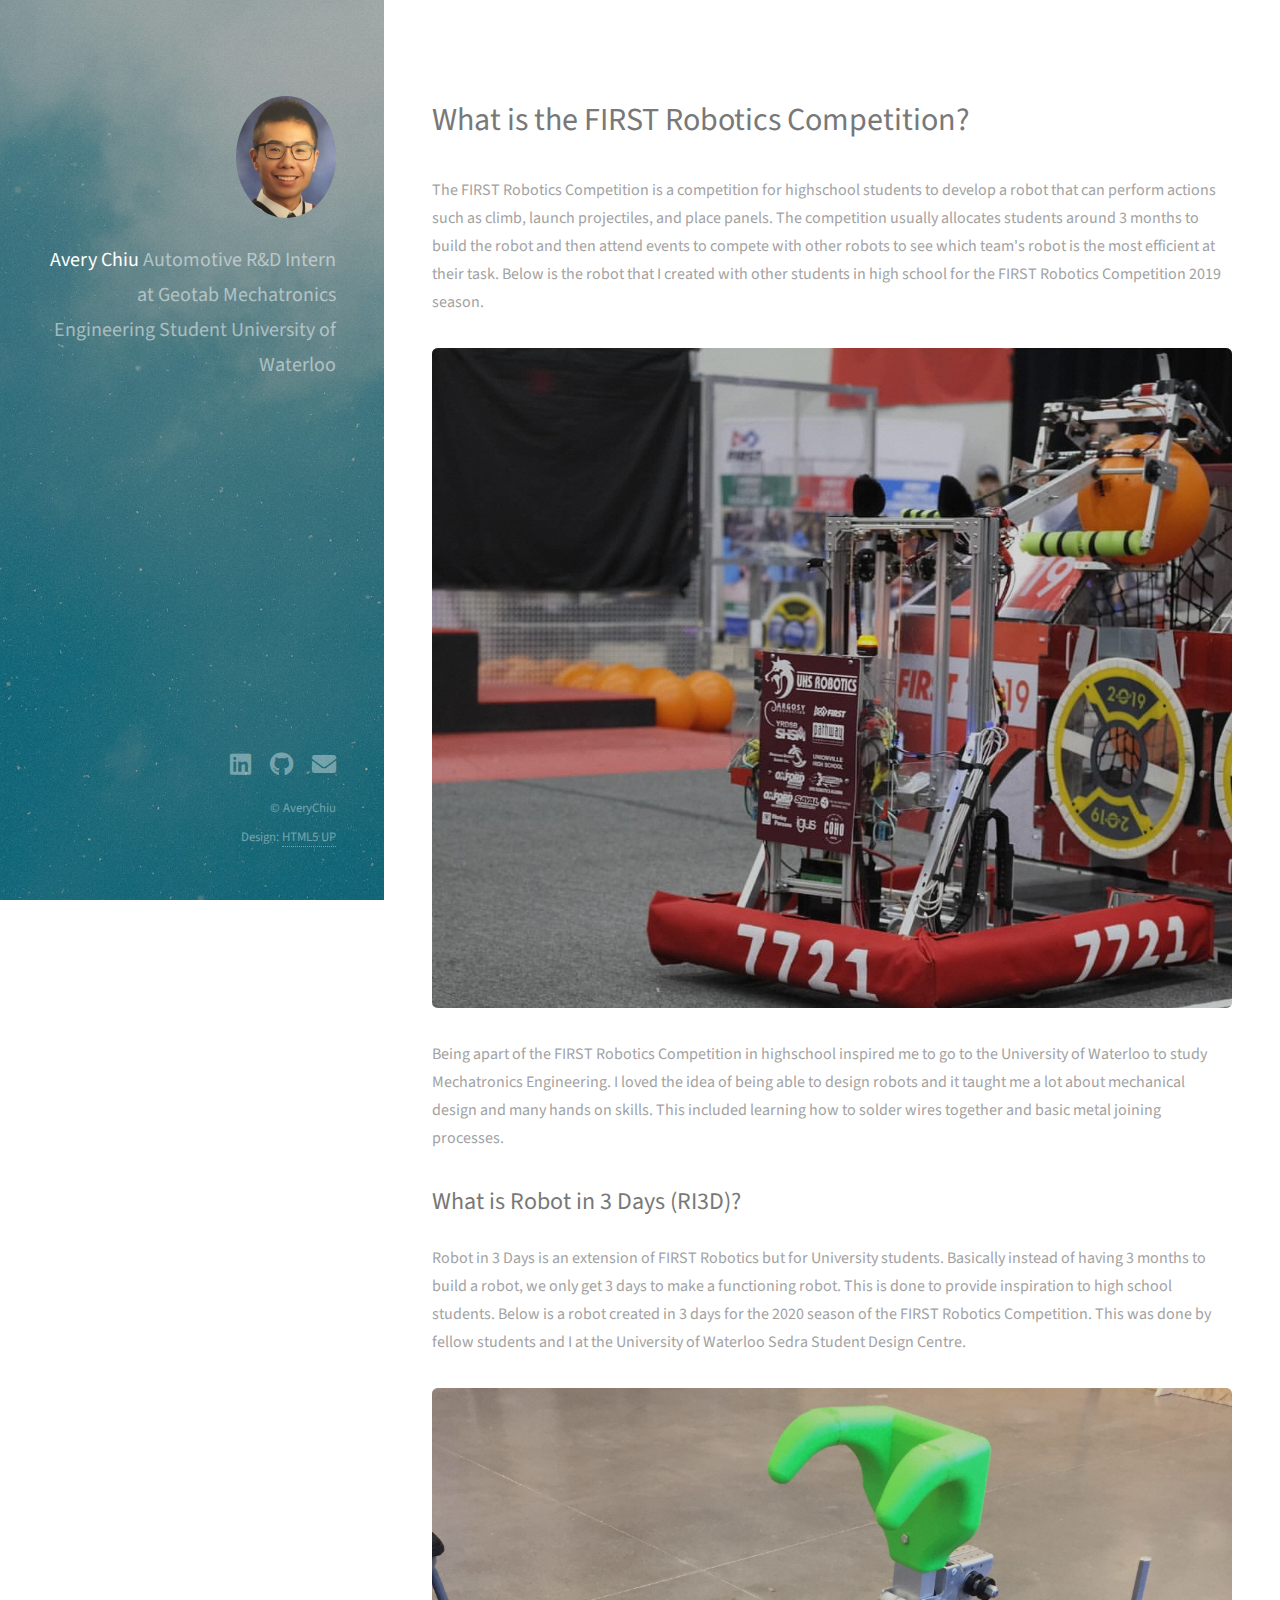
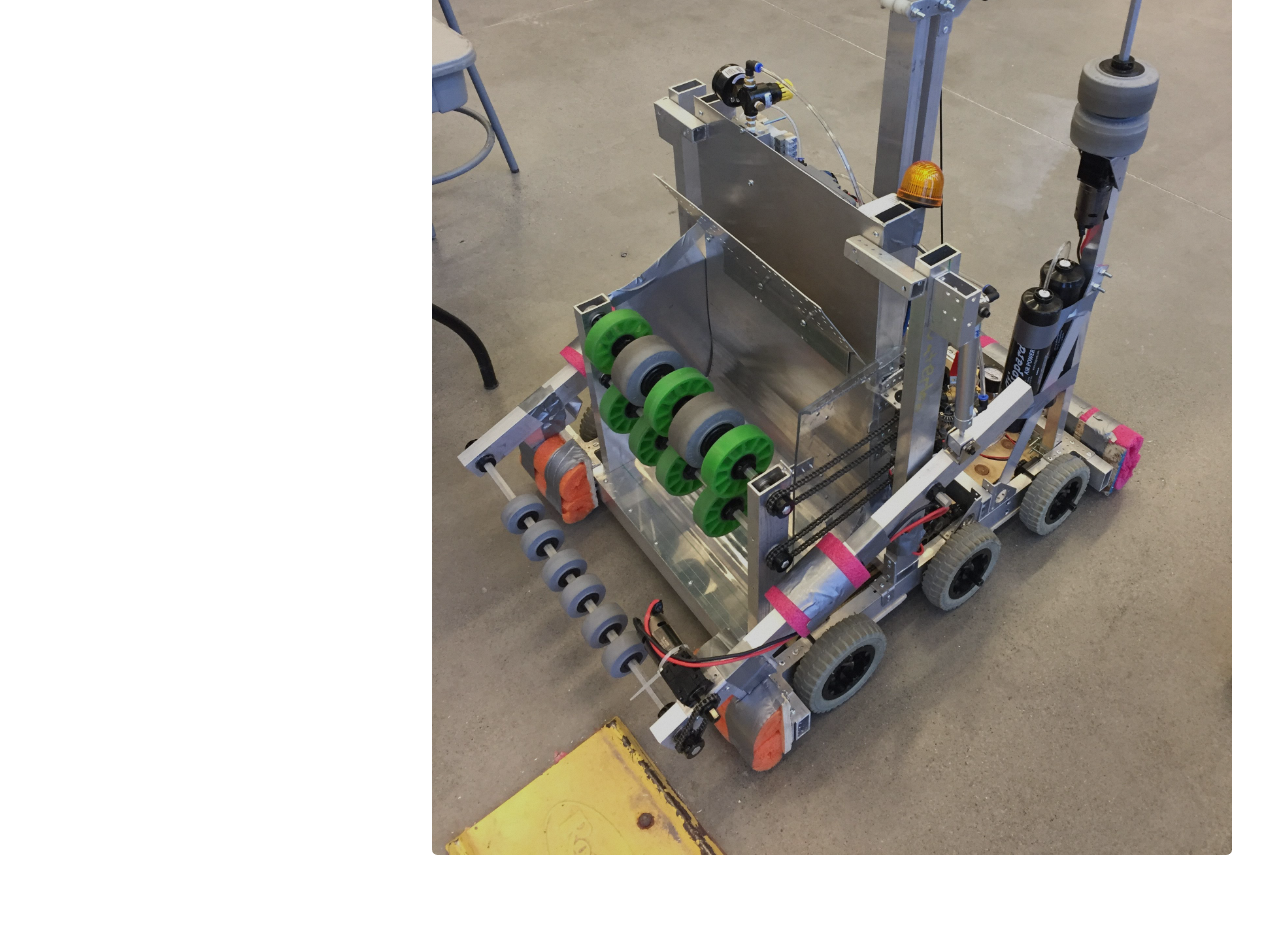
==== frc.html @ c8e1ba5a "Added to frc page" ====
<!DOCTYPE HTML>
<html>
	<head>
		<title>Avery Chiu</title>
		<meta charset="utf-8" />
		<meta name="viewport" content="width=device-width, initial-scale=1, user-scalable=no" />
		<link rel="stylesheet" href="assets/css/main.css" />
	</head>
	<body class="is-preload">

		<!-- Header -->
		<header id="header">
			<div class="inner">
				<a href="#" class="image avatar"><img src="images/Avery.jpg" alt="" /></a>
				<h1><strong>Avery Chiu</strong> <br>
					Automotive R&D Intern at Geotab <br>
					Mechatronics Engineering Student <br>
					University of Waterloo
					<h1>
			</div>
		</header>

		<!-- Main -->
			<div id="main">

				<!-- One -->
					<section id="one">
						<header class="major">
							<h2>What is the FIRST Robotics Competition?</h2>
						</header>
						<p> The FIRST Robotics Competition is a competition for highschool students to develop a robot
                            that can perform actions such as climb, launch projectiles, and place panels. The competition usually
                            allocates students around 3 months to build the robot and then attend events to compete with other robots
                            to see which team's robot is the most efficient at their task. Below is the 
                            robot that I created with other students in high school for the FIRST Robotics Competition 2019 season.
							</p>
							<a href="images/frc/robot_red.JPG" class="image fit thumb"><img src="images/frc/robot_red.JPG" alt="Robot" /></a>
						<p>Being apart of the FIRST Robotics Competition in highschool inspired me to go to
							the University of Waterloo to study Mechatronics Engineering. I loved the idea of being able to 
							design robots and it taught me a lot about mechanical design and many hands on skills. This included
							learning how to solder wires together and basic metal joining processes.
						</p>
                        <h2>What is Robot in 3 Days (RI3D)?</h2>
                        <p> Robot in 3 Days is an extension of FIRST Robotics but for University students. Basically instead of having
                            3 months to build a robot, we only get 3 days to make a functioning robot. This is done to provide
							inspiration to high school students. Below is a robot created in 3 days for the 2020 season of the FIRST Robotics Competition.
							This was done by fellow students and I at the University of Waterloo Sedra Student Design Centre.
						</p>
						<a href="images/frc/robot.JPG" class="image fit thumb"><img src="images/frc/robot.JPG" alt="Robot" /></a>
					</section>


		<!-- Footer -->
			<footer id="footer">
				<div class="inner">
					<ul class="icons">
						<li><a href="https://www.linkedin.com/in/AveryChiu/" class="icon brands fa-linkedin"><span class="label">LinkedIn</span></a></li>
						<li><a href="https://github.com/AveryChiu64" class="icon brands fa-github"><span class="label">Github</span></a></li>
						<li><a href="mailto:a27chiu@uwaterloo.ca" onmouseover="this.href=this.href.replace('@@','.')" class="icon solid fa-envelope"><span class="label">Email</span></a></li>
					</ul>
					<ul class="copyright">
						<li>&copy; AveryChiu</li><li>Design: <a href="http://html5up.net">HTML5 UP</a></li>
					</ul>
				</div>
			</footer>

		<!-- Scripts -->
			<script src="assets/js/jquery.min.js"></script>
			<script src="assets/js/jquery.poptrox.min.js"></script>
			<script src="assets/js/browser.min.js"></script>
			<script src="assets/js/breakpoints.min.js"></script>
			<script src="assets/js/util.js"></script>
			<script src="assets/js/main.js"></script>

	</body>
</html>
---- assets/css/main.css ----
@import url("fontawesome-all.min.css");
@import url("https://fonts.googleapis.com/css?family=Source+Sans+Pro:400,400italic");

/*
	Strata by HTML5 UP
	html5up.net | @ajlkn
	Free for personal and commercial use under the CCA 3.0 license (html5up.net/license)
*/

html, body, div, span, applet, object,
iframe, h1, h2, h3, h4, h5, h6, p, blockquote,
pre, a, abbr, acronym, address, big, cite,
code, del, dfn, em, img, ins, kbd, q, s, samp,
small, strike, strong, sub, sup, tt, var, b,
u, i, center, dl, dt, dd, ol, ul, li, fieldset,
form, label, legend, table, caption, tbody,
tfoot, thead, tr, th, td, article, aside,
canvas, details, embed, figure, figcaption,
footer, header, hgroup, menu, nav, output, ruby,
section, summary, time, mark, audio, video {
	margin: 0;
	padding: 0;
	border: 0;
	font-size: 100%;
	font: inherit;
	vertical-align: baseline;}

article, aside, details, figcaption, figure,
footer, header, hgroup, menu, nav, section {
	display: block;}

body {
	line-height: 1;
}

ol, ul {
	list-style: none;
}

blockquote, q {
	quotes: none;
}

	blockquote:before, blockquote:after, q:before, q:after {
		content: '';
		content: none;
	}

table {
	border-collapse: collapse;
	border-spacing: 0;
}

body {
	-webkit-text-size-adjust: none;
}

mark {
	background-color: transparent;
	color: inherit;
}

input::-moz-focus-inner {
	border: 0;
	padding: 0;
}

input, select, textarea {
	-moz-appearance: none;
	-webkit-appearance: none;
	-ms-appearance: none;
	appearance: none;
}

/* Basic */

	html {
		box-sizing: border-box;
	}

	*, *:before, *:after {
		box-sizing: inherit;
	}

	body {
		background: #fff;
	}

		body.is-preload *, body.is-preload *:before, body.is-preload *:after {
			-moz-animation: none !important;
			-webkit-animation: none !important;
			-ms-animation: none !important;
			animation: none !important;
			-moz-transition: none !important;
			-webkit-transition: none !important;
			-ms-transition: none !important;
			transition: none !important;
		}

	body, input, select, textarea {
		color: #a2a2a2;
		font-family: "Source Sans Pro", Helvetica, sans-serif;
		font-size: 16pt;
		font-weight: 400;
		line-height: 1.75em;
	}

	a {
		-moz-transition: color 0.2s ease-in-out, border-color 0.2s ease-in-out;
		-webkit-transition: color 0.2s ease-in-out, border-color 0.2s ease-in-out;
		-ms-transition: color 0.2s ease-in-out, border-color 0.2s ease-in-out;
		transition: color 0.2s ease-in-out, border-color 0.2s ease-in-out;
		border-bottom: dotted 1px;
		color: #49bf9d;
		text-decoration: none;
	}

		a:hover {
			border-bottom-color: transparent;
			color: #49bf9d !important;
			text-decoration: none;
		}

	strong, b {
		color: #787878;
		font-weight: 400;
	}

	em, i {
		font-style: italic;
	}

	p {
		margin: 0 0 2em 0;
	}

	h1, h2, h3, h4, h5, h6 {
		color: #787878;
		font-weight: 400;
		line-height: 1em;
		margin: 0 0 1em 0;
	}

		h1 a, h2 a, h3 a, h4 a, h5 a, h6 a {
			color: inherit;
			text-decoration: none;
		}

	h1 {
		font-size: 2em;
		line-height: 1.5em;
	}

	h2 {
		font-size: 1.5em;
		line-height: 1.5em;
	}

	h3 {
		font-size: 1.25em;
		line-height: 1.5em;
	}

	h4 {
		font-size: 1.1em;
		line-height: 1.5em;
	}

	h5 {
		font-size: 0.9em;
		line-height: 1.5em;
	}

	h6 {
		font-size: 0.7em;
		line-height: 1.5em;
	}

	sub {
		font-size: 0.8em;
		position: relative;
		top: 0.5em;
	}

	sup {
		font-size: 0.8em;
		position: relative;
		top: -0.5em;
	}

	hr {
		border: 0;
		border-bottom: solid 2px #efefef;
		margin: 2em 0;
	}

		hr.major {
			margin: 3em 0;
		}

	blockquote {
		border-left: solid 6px #efefef;
		font-style: italic;
		margin: 0 0 2em 0;
		padding: 0.5em 0 0.5em 1.5em;
	}

	code {
		background: #f7f7f7;
		border-radius: 0.35em;
		border: solid 2px #efefef;
		font-family: "Courier New", monospace;
		font-size: 0.9em;
		margin: 0 0.25em;
		padding: 0.25em 0.65em;
	}

	pre {
		-webkit-overflow-scrolling: touch;
		font-family: "Courier New", monospace;
		font-size: 0.9em;
		margin: 0 0 2em 0;
	}

		pre code {
			display: block;
			line-height: 1.75em;
			padding: 1em 1.5em;
			overflow-x: auto;
		}

	.align-left {
		text-align: left;
	}

	.align-center {
		text-align: center;
	}

	.align-right {
		text-align: right;
	}

/* Container */

	.container {
		margin: 0 auto;
		max-width: calc(100% - 4em);
		width: 100%;
	}

		.container.xsmall {
			width: 25%;
		}

		.container.small {
			width: 50%;
		}

		.container.medium {
			width: 75%;
		}

		.container.large {
			width: 125%;
		}

		.container.xlarge {
			width: 150%;
		}

		.container.max {
			width: 100%;
		}

		@media screen and (max-width: 980px) {

			.container {
				width: 100% !important;
				max-width: 100% !important;
			}

		}

		@media screen and (max-width: 480px) {

			.container {
				max-width: calc(100% - 3em);
			}

		}

/* Row */

	.row {
		display: flex;
		flex-wrap: wrap;
		box-sizing: border-box;
		align-items: stretch;
	}

		.row > * {
			box-sizing: border-box;
		}

		.row.gtr-uniform > * > :last-child {
			margin-bottom: 0;
		}

		.row.aln-left {
			justify-content: flex-start;
		}

		.row.aln-center {
			justify-content: center;
		}

		.row.aln-right {
			justify-content: flex-end;
		}

		.row.aln-top {
			align-items: flex-start;
		}

		.row.aln-middle {
			align-items: center;
		}

		.row.aln-bottom {
			align-items: flex-end;
		}

		.row > .imp {
			order: -1;
		}

		.row > .col-1 {
			width: 8.33333%;
		}

		.row > .off-1 {
			margin-left: 8.33333%;
		}

		.row > .col-2 {
			width: 16.66667%;
		}

		.row > .off-2 {
			margin-left: 16.66667%;
		}

		.row > .col-3 {
			width: 25%;
		}

		.row > .off-3 {
			margin-left: 25%;
		}

		.row > .col-4 {
			width: 33.33333%;
		}

		.row > .off-4 {
			margin-left: 33.33333%;
		}

		.row > .col-5 {
			width: 41.66667%;
		}

		.row > .off-5 {
			margin-left: 41.66667%;
		}

		.row > .col-6 {
			width: 50%;
		}

		.row > .off-6 {
			margin-left: 50%;
		}

		.row > .col-7 {
			width: 58.33333%;
		}

		.row > .off-7 {
			margin-left: 58.33333%;
		}

		.row > .col-8 {
			width: 66.66667%;
		}

		.row > .off-8 {
			margin-left: 66.66667%;
		}

		.row > .col-9 {
			width: 75%;
		}

		.row > .off-9 {
			margin-left: 75%;
		}

		.row > .col-10 {
			width: 83.33333%;
		}

		.row > .off-10 {
			margin-left: 83.33333%;
		}

		.row > .col-11 {
			width: 91.66667%;
		}

		.row > .off-11 {
			margin-left: 91.66667%;
		}

		.row > .col-12 {
			width: 100%;
		}

		.row > .off-12 {
			margin-left: 100%;
		}

		.row.gtr-0 {
			margin-top: 0;
			margin-left: 0em;
		}

			.row.gtr-0 > * {
				padding: 0 0 0 0em;
			}

			.row.gtr-0.gtr-uniform {
				margin-top: 0em;
			}

				.row.gtr-0.gtr-uniform > * {
					padding-top: 0em;
				}

		.row.gtr-25 {
			margin-top: 0;
			margin-left: -0.625em;
		}

			.row.gtr-25 > * {
				padding: 0 0 0 0.625em;
			}

			.row.gtr-25.gtr-uniform {
				margin-top: -0.625em;
			}

				.row.gtr-25.gtr-uniform > * {
					padding-top: 0.625em;
				}

		.row.gtr-50 {
			margin-top: 0;
			margin-left: -1.25em;
		}

			.row.gtr-50 > * {
				padding: 0 0 0 1.25em;
			}

			.row.gtr-50.gtr-uniform {
				margin-top: -1.25em;
			}

				.row.gtr-50.gtr-uniform > * {
					padding-top: 1.25em;
				}

		.row {
			margin-top: 0;
			margin-left: -2.5em;
		}

			.row > * {
				padding: 0 0 0 2.5em;
			}

			.row.gtr-uniform {
				margin-top: -2.5em;
			}

				.row.gtr-uniform > * {
					padding-top: 2.5em;
				}

		.row.gtr-150 {
			margin-top: 0;
			margin-left: -3.75em;
		}

			.row.gtr-150 > * {
				padding: 0 0 0 3.75em;
			}

			.row.gtr-150.gtr-uniform {
				margin-top: -3.75em;
			}

				.row.gtr-150.gtr-uniform > * {
					padding-top: 3.75em;
				}

		.row.gtr-200 {
			margin-top: 0;
			margin-left: -5em;
		}

			.row.gtr-200 > * {
				padding: 0 0 0 5em;
			}

			.row.gtr-200.gtr-uniform {
				margin-top: -5em;
			}

				.row.gtr-200.gtr-uniform > * {
					padding-top: 5em;
				}

		@media screen and (max-width: 1800px) {

			.row {
				display: flex;
				flex-wrap: wrap;
				box-sizing: border-box;
				align-items: stretch;
			}

				.row > * {
					box-sizing: border-box;
				}

				.row.gtr-uniform > * > :last-child {
					margin-bottom: 0;
				}

				.row.aln-left {
					justify-content: flex-start;
				}

				.row.aln-center {
					justify-content: center;
				}

				.row.aln-right {
					justify-content: flex-end;
				}

				.row.aln-top {
					align-items: flex-start;
				}

				.row.aln-middle {
					align-items: center;
				}

				.row.aln-bottom {
					align-items: flex-end;
				}

				.row > .imp-xlarge {
					order: -1;
				}

				.row > .col-1-xlarge {
					width: 8.33333%;
				}

				.row > .off-1-xlarge {
					margin-left: 8.33333%;
				}

				.row > .col-2-xlarge {
					width: 16.66667%;
				}

				.row > .off-2-xlarge {
					margin-left: 16.66667%;
				}

				.row > .col-3-xlarge {
					width: 25%;
				}

				.row > .off-3-xlarge {
					margin-left: 25%;
				}

				.row > .col-4-xlarge {
					width: 33.33333%;
				}

				.row > .off-4-xlarge {
					margin-left: 33.33333%;
				}

				.row > .col-5-xlarge {
					width: 41.66667%;
				}

				.row > .off-5-xlarge {
					margin-left: 41.66667%;
				}

				.row > .col-6-xlarge {
					width: 50%;
				}

				.row > .off-6-xlarge {
					margin-left: 50%;
				}

				.row > .col-7-xlarge {
					width: 58.33333%;
				}

				.row > .off-7-xlarge {
					margin-left: 58.33333%;
				}

				.row > .col-8-xlarge {
					width: 66.66667%;
				}

				.row > .off-8-xlarge {
					margin-left: 66.66667%;
				}

				.row > .col-9-xlarge {
					width: 75%;
				}

				.row > .off-9-xlarge {
					margin-left: 75%;
				}

				.row > .col-10-xlarge {
					width: 83.33333%;
				}

				.row > .off-10-xlarge {
					margin-left: 83.33333%;
				}

				.row > .col-11-xlarge {
					width: 91.66667%;
				}

				.row > .off-11-xlarge {
					margin-left: 91.66667%;
				}

				.row > .col-12-xlarge {
					width: 100%;
				}

				.row > .off-12-xlarge {
					margin-left: 100%;
				}

				.row.gtr-0 {
					margin-top: 0;
					margin-left: 0em;
				}

					.row.gtr-0 > * {
						padding: 0 0 0 0em;
					}

					.row.gtr-0.gtr-uniform {
						margin-top: 0em;
					}

						.row.gtr-0.gtr-uniform > * {
							padding-top: 0em;
						}

				.row.gtr-25 {
					margin-top: 0;
					margin-left: -0.625em;
				}

					.row.gtr-25 > * {
						padding: 0 0 0 0.625em;
					}

					.row.gtr-25.gtr-uniform {
						margin-top: -0.625em;
					}

						.row.gtr-25.gtr-uniform > * {
							padding-top: 0.625em;
						}

				.row.gtr-50 {
					margin-top: 0;
					margin-left: -1.25em;
				}

					.row.gtr-50 > * {
						padding: 0 0 0 1.25em;
					}

					.row.gtr-50.gtr-uniform {
						margin-top: -1.25em;
					}

						.row.gtr-50.gtr-uniform > * {
							padding-top: 1.25em;
						}

				.row {
					margin-top: 0;
					margin-left: -2.5em;
				}

					.row > * {
						padding: 0 0 0 2.5em;
					}

					.row.gtr-uniform {
						margin-top: -2.5em;
					}

						.row.gtr-uniform > * {
							padding-top: 2.5em;
						}

				.row.gtr-150 {
					margin-top: 0;
					margin-left: -3.75em;
				}

					.row.gtr-150 > * {
						padding: 0 0 0 3.75em;
					}

					.row.gtr-150.gtr-uniform {
						margin-top: -3.75em;
					}

						.row.gtr-150.gtr-uniform > * {
							padding-top: 3.75em;
						}

				.row.gtr-200 {
					margin-top: 0;
					margin-left: -5em;
				}

					.row.gtr-200 > * {
						padding: 0 0 0 5em;
					}

					.row.gtr-200.gtr-uniform {
						margin-top: -5em;
					}

						.row.gtr-200.gtr-uniform > * {
							padding-top: 5em;
						}

		}

		@media screen and (max-width: 1280px) {

			.row {
				display: flex;
				flex-wrap: wrap;
				box-sizing: border-box;
				align-items: stretch;
			}

				.row > * {
					box-sizing: border-box;
				}

				.row.gtr-uniform > * > :last-child {
					margin-bottom: 0;
				}

				.row.aln-left {
					justify-content: flex-start;
				}

				.row.aln-center {
					justify-content: center;
				}

				.row.aln-right {
					justify-content: flex-end;
				}

				.row.aln-top {
					align-items: flex-start;
				}

				.row.aln-middle {
					align-items: center;
				}

				.row.aln-bottom {
					align-items: flex-end;
				}

				.row > .imp-large {
					order: -1;
				}

				.row > .col-1-large {
					width: 8.33333%;
				}

				.row > .off-1-large {
					margin-left: 8.33333%;
				}

				.row > .col-2-large {
					width: 16.66667%;
				}

				.row > .off-2-large {
					margin-left: 16.66667%;
				}

				.row > .col-3-large {
					width: 25%;
				}

				.row > .off-3-large {
					margin-left: 25%;
				}

				.row > .col-4-large {
					width: 33.33333%;
				}

				.row > .off-4-large {
					margin-left: 33.33333%;
				}

				.row > .col-5-large {
					width: 41.66667%;
				}

				.row > .off-5-large {
					margin-left: 41.66667%;
				}

				.row > .col-6-large {
					width: 50%;
				}

				.row > .off-6-large {
					margin-left: 50%;
				}

				.row > .col-7-large {
					width: 58.33333%;
				}

				.row > .off-7-large {
					margin-left: 58.33333%;
				}

				.row > .col-8-large {
					width: 66.66667%;
				}

				.row > .off-8-large {
					margin-left: 66.66667%;
				}

				.row > .col-9-large {
					width: 75%;
				}

				.row > .off-9-large {
					margin-left: 75%;
				}

				.row > .col-10-large {
					width: 83.33333%;
				}

				.row > .off-10-large {
					margin-left: 83.33333%;
				}

				.row > .col-11-large {
					width: 91.66667%;
				}

				.row > .off-11-large {
					margin-left: 91.66667%;
				}

				.row > .col-12-large {
					width: 100%;
				}

				.row > .off-12-large {
					margin-left: 100%;
				}

				.row.gtr-0 {
					margin-top: 0;
					margin-left: 0em;
				}

					.row.gtr-0 > * {
						padding: 0 0 0 0em;
					}

					.row.gtr-0.gtr-uniform {
						margin-top: 0em;
					}

						.row.gtr-0.gtr-uniform > * {
							padding-top: 0em;
						}

				.row.gtr-25 {
					margin-top: 0;
					margin-left: -0.5em;
				}

					.row.gtr-25 > * {
						padding: 0 0 0 0.5em;
					}

					.row.gtr-25.gtr-uniform {
						margin-top: -0.5em;
					}

						.row.gtr-25.gtr-uniform > * {
							padding-top: 0.5em;
						}

				.row.gtr-50 {
					margin-top: 0;
					margin-left: -1em;
				}

					.row.gtr-50 > * {
						padding: 0 0 0 1em;
					}

					.row.gtr-50.gtr-uniform {
						margin-top: -1em;
					}

						.row.gtr-50.gtr-uniform > * {
							padding-top: 1em;
						}

				.row {
					margin-top: 0;
					margin-left: -2em;
				}

					.row > * {
						padding: 0 0 0 2em;
					}

					.row.gtr-uniform {
						margin-top: -2em;
					}

						.row.gtr-uniform > * {
							padding-top: 2em;
						}

				.row.gtr-150 {
					margin-top: 0;
					margin-left: -3em;
				}

					.row.gtr-150 > * {
						padding: 0 0 0 3em;
					}

					.row.gtr-150.gtr-uniform {
						margin-top: -3em;
					}

						.row.gtr-150.gtr-uniform > * {
							padding-top: 3em;
						}

				.row.gtr-200 {
					margin-top: 0;
					margin-left: -4em;
				}

					.row.gtr-200 > * {
						padding: 0 0 0 4em;
					}

					.row.gtr-200.gtr-uniform {
						margin-top: -4em;
					}

						.row.gtr-200.gtr-uniform > * {
							padding-top: 4em;
						}

		}

		@media screen and (max-width: 980px) {

			.row {
				display: flex;
				flex-wrap: wrap;
				box-sizing: border-box;
				align-items: stretch;
			}

				.row > * {
					box-sizing: border-box;
				}

				.row.gtr-uniform > * > :last-child {
					margin-bottom: 0;
				}

				.row.aln-left {
					justify-content: flex-start;
				}

				.row.aln-center {
					justify-content: center;
				}

				.row.aln-right {
					justify-content: flex-end;
				}

				.row.aln-top {
					align-items: flex-start;
				}

				.row.aln-middle {
					align-items: center;
				}

				.row.aln-bottom {
					align-items: flex-end;
				}

				.row > .imp-medium {
					order: -1;
				}

				.row > .col-1-medium {
					width: 8.33333%;
				}

				.row > .off-1-medium {
					margin-left: 8.33333%;
				}

				.row > .col-2-medium {
					width: 16.66667%;
				}

				.row > .off-2-medium {
					margin-left: 16.66667%;
				}

				.row > .col-3-medium {
					width: 25%;
				}

				.row > .off-3-medium {
					margin-left: 25%;
				}

				.row > .col-4-medium {
					width: 33.33333%;
				}

				.row > .off-4-medium {
					margin-left: 33.33333%;
				}

				.row > .col-5-medium {
					width: 41.66667%;
				}

				.row > .off-5-medium {
					margin-left: 41.66667%;
				}

				.row > .col-6-medium {
					width: 50%;
				}

				.row > .off-6-medium {
					margin-left: 50%;
				}

				.row > .col-7-medium {
					width: 58.33333%;
				}

				.row > .off-7-medium {
					margin-left: 58.33333%;
				}

				.row > .col-8-medium {
					width: 66.66667%;
				}

				.row > .off-8-medium {
					margin-left: 66.66667%;
				}

				.row > .col-9-medium {
					width: 75%;
				}

				.row > .off-9-medium {
					margin-left: 75%;
				}

				.row > .col-10-medium {
					width: 83.33333%;
				}

				.row > .off-10-medium {
					margin-left: 83.33333%;
				}

				.row > .col-11-medium {
					width: 91.66667%;
				}

				.row > .off-11-medium {
					margin-left: 91.66667%;
				}

				.row > .col-12-medium {
					width: 100%;
				}

				.row > .off-12-medium {
					margin-left: 100%;
				}

				.row.gtr-0 {
					margin-top: 0;
					margin-left: 0em;
				}

					.row.gtr-0 > * {
						padding: 0 0 0 0em;
					}

					.row.gtr-0.gtr-uniform {
						margin-top: 0em;
					}

						.row.gtr-0.gtr-uniform > * {
							padding-top: 0em;
						}

				.row.gtr-25 {
					margin-top: 0;
					margin-left: -0.5em;
				}

					.row.gtr-25 > * {
						padding: 0 0 0 0.5em;
					}

					.row.gtr-25.gtr-uniform {
						margin-top: -0.5em;
					}

						.row.gtr-25.gtr-uniform > * {
							padding-top: 0.5em;
						}

				.row.gtr-50 {
					margin-top: 0;
					margin-left: -1em;
				}

					.row.gtr-50 > * {
						padding: 0 0 0 1em;
					}

					.row.gtr-50.gtr-uniform {
						margin-top: -1em;
					}

						.row.gtr-50.gtr-uniform > * {
							padding-top: 1em;
						}

				.row {
					margin-top: 0;
					margin-left: -2em;
				}

					.row > * {
						padding: 0 0 0 2em;
					}

					.row.gtr-uniform {
						margin-top: -2em;
					}

						.row.gtr-uniform > * {
							padding-top: 2em;
						}

				.row.gtr-150 {
					margin-top: 0;
					margin-left: -3em;
				}

					.row.gtr-150 > * {
						padding: 0 0 0 3em;
					}

					.row.gtr-150.gtr-uniform {
						margin-top: -3em;
					}

						.row.gtr-150.gtr-uniform > * {
							padding-top: 3em;
						}

				.row.gtr-200 {
					margin-top: 0;
					margin-left: -4em;
				}

					.row.gtr-200 > * {
						padding: 0 0 0 4em;
					}

					.row.gtr-200.gtr-uniform {
						margin-top: -4em;
					}

						.row.gtr-200.gtr-uniform > * {
							padding-top: 4em;
						}

		}

		@media screen and (max-width: 736px) {

			.row {
				display: flex;
				flex-wrap: wrap;
				box-sizing: border-box;
				align-items: stretch;
			}

				.row > * {
					box-sizing: border-box;
				}

				.row.gtr-uniform > * > :last-child {
					margin-bottom: 0;
				}

				.row.aln-left {
					justify-content: flex-start;
				}

				.row.aln-center {
					justify-content: center;
				}

				.row.aln-right {
					justify-content: flex-end;
				}

				.row.aln-top {
					align-items: flex-start;
				}

				.row.aln-middle {
					align-items: center;
				}

				.row.aln-bottom {
					align-items: flex-end;
				}

				.row > .imp-small {
					order: -1;
				}

				.row > .col-1-small {
					width: 8.33333%;
				}

				.row > .off-1-small {
					margin-left: 8.33333%;
				}

				.row > .col-2-small {
					width: 16.66667%;
				}

				.row > .off-2-small {
					margin-left: 16.66667%;
				}

				.row > .col-3-small {
					width: 25%;
				}

				.row > .off-3-small {
					margin-left: 25%;
				}

				.row > .col-4-small {
					width: 33.33333%;
				}

				.row > .off-4-small {
					margin-left: 33.33333%;
				}

				.row > .col-5-small {
					width: 41.66667%;
				}

				.row > .off-5-small {
					margin-left: 41.66667%;
				}

				.row > .col-6-small {
					width: 50%;
				}

				.row > .off-6-small {
					margin-left: 50%;
				}

				.row > .col-7-small {
					width: 58.33333%;
				}

				.row > .off-7-small {
					margin-left: 58.33333%;
				}

				.row > .col-8-small {
					width: 66.66667%;
				}

				.row > .off-8-small {
					margin-left: 66.66667%;
				}

				.row > .col-9-small {
					width: 75%;
				}

				.row > .off-9-small {
					margin-left: 75%;
				}

				.row > .col-10-small {
					width: 83.33333%;
				}

				.row > .off-10-small {
					margin-left: 83.33333%;
				}

				.row > .col-11-small {
					width: 91.66667%;
				}

				.row > .off-11-small {
					margin-left: 91.66667%;
				}

				.row > .col-12-small {
					width: 100%;
				}

				.row > .off-12-small {
					margin-left: 100%;
				}

				.row.gtr-0 {
					margin-top: 0;
					margin-left: 0em;
				}

					.row.gtr-0 > * {
						padding: 0 0 0 0em;
					}

					.row.gtr-0.gtr-uniform {
						margin-top: 0em;
					}

						.row.gtr-0.gtr-uniform > * {
							padding-top: 0em;
						}

				.row.gtr-25 {
					margin-top: 0;
					margin-left: -0.375em;
				}

					.row.gtr-25 > * {
						padding: 0 0 0 0.375em;
					}

					.row.gtr-25.gtr-uniform {
						margin-top: -0.375em;
					}

						.row.gtr-25.gtr-uniform > * {
							padding-top: 0.375em;
						}

				.row.gtr-50 {
					margin-top: 0;
					margin-left: -0.75em;
				}

					.row.gtr-50 > * {
						padding: 0 0 0 0.75em;
					}

					.row.gtr-50.gtr-uniform {
						margin-top: -0.75em;
					}

						.row.gtr-50.gtr-uniform > * {
							padding-top: 0.75em;
						}

				.row {
					margin-top: 0;
					margin-left: -1.5em;
				}

					.row > * {
						padding: 0 0 0 1.5em;
					}

					.row.gtr-uniform {
						margin-top: -1.5em;
					}

						.row.gtr-uniform > * {
							padding-top: 1.5em;
						}

				.row.gtr-150 {
					margin-top: 0;
					margin-left: -2.25em;
				}

					.row.gtr-150 > * {
						padding: 0 0 0 2.25em;
					}

					.row.gtr-150.gtr-uniform {
						margin-top: -2.25em;
					}

						.row.gtr-150.gtr-uniform > * {
							padding-top: 2.25em;
						}

				.row.gtr-200 {
					margin-top: 0;
					margin-left: -3em;
				}

					.row.gtr-200 > * {
						padding: 0 0 0 3em;
					}

					.row.gtr-200.gtr-uniform {
						margin-top: -3em;
					}

						.row.gtr-200.gtr-uniform > * {
							padding-top: 3em;
						}

		}

		@media screen and (max-width: 480px) {

			.row {
				display: flex;
				flex-wrap: wrap;
				box-sizing: border-box;
				align-items: stretch;
			}

				.row > * {
					box-sizing: border-box;
				}

				.row.gtr-uniform > * > :last-child {
					margin-bottom: 0;
				}

				.row.aln-left {
					justify-content: flex-start;
				}

				.row.aln-center {
					justify-content: center;
				}

				.row.aln-right {
					justify-content: flex-end;
				}

				.row.aln-top {
					align-items: flex-start;
				}

				.row.aln-middle {
					align-items: center;
				}

				.row.aln-bottom {
					align-items: flex-end;
				}

				.row > .imp-xsmall {
					order: -1;
				}

				.row > .col-1-xsmall {
					width: 8.33333%;
				}

				.row > .off-1-xsmall {
					margin-left: 8.33333%;
				}

				.row > .col-2-xsmall {
					width: 16.66667%;
				}

				.row > .off-2-xsmall {
					margin-left: 16.66667%;
				}

				.row > .col-3-xsmall {
					width: 25%;
				}

				.row > .off-3-xsmall {
					margin-left: 25%;
				}

				.row > .col-4-xsmall {
					width: 33.33333%;
				}

				.row > .off-4-xsmall {
					margin-left: 33.33333%;
				}

				.row > .col-5-xsmall {
					width: 41.66667%;
				}

				.row > .off-5-xsmall {
					margin-left: 41.66667%;
				}

				.row > .col-6-xsmall {
					width: 50%;
				}

				.row > .off-6-xsmall {
					margin-left: 50%;
				}

				.row > .col-7-xsmall {
					width: 58.33333%;
				}

				.row > .off-7-xsmall {
					margin-left: 58.33333%;
				}

				.row > .col-8-xsmall {
					width: 66.66667%;
				}

				.row > .off-8-xsmall {
					margin-left: 66.66667%;
				}

				.row > .col-9-xsmall {
					width: 75%;
				}

				.row > .off-9-xsmall {
					margin-left: 75%;
				}

				.row > .col-10-xsmall {
					width: 83.33333%;
				}

				.row > .off-10-xsmall {
					margin-left: 83.33333%;
				}

				.row > .col-11-xsmall {
					width: 91.66667%;
				}

				.row > .off-11-xsmall {
					margin-left: 91.66667%;
				}

				.row > .col-12-xsmall {
					width: 100%;
				}

				.row > .off-12-xsmall {
					margin-left: 100%;
				}

				.row.gtr-0 {
					margin-top: 0;
					margin-left: 0em;
				}

					.row.gtr-0 > * {
						padding: 0 0 0 0em;
					}

					.row.gtr-0.gtr-uniform {
						margin-top: 0em;
					}

						.row.gtr-0.gtr-uniform > * {
							padding-top: 0em;
						}

				.row.gtr-25 {
					margin-top: 0;
					margin-left: -0.375em;
				}

					.row.gtr-25 > * {
						padding: 0 0 0 0.375em;
					}

					.row.gtr-25.gtr-uniform {
						margin-top: -0.375em;
					}

						.row.gtr-25.gtr-uniform > * {
							padding-top: 0.375em;
						}

				.row.gtr-50 {
					margin-top: 0;
					margin-left: -0.75em;
				}

					.row.gtr-50 > * {
						padding: 0 0 0 0.75em;
					}

					.row.gtr-50.gtr-uniform {
						margin-top: -0.75em;
					}

						.row.gtr-50.gtr-uniform > * {
							padding-top: 0.75em;
						}

				.row {
					margin-top: 0;
					margin-left: -1.5em;
				}

					.row > * {
						padding: 0 0 0 1.5em;
					}

					.row.gtr-uniform {
						margin-top: -1.5em;
					}

						.row.gtr-uniform > * {
							padding-top: 1.5em;
						}

				.row.gtr-150 {
					margin-top: 0;
					margin-left: -2.25em;
				}

					.row.gtr-150 > * {
						padding: 0 0 0 2.25em;
					}

					.row.gtr-150.gtr-uniform {
						margin-top: -2.25em;
					}

						.row.gtr-150.gtr-uniform > * {
							padding-top: 2.25em;
						}

				.row.gtr-200 {
					margin-top: 0;
					margin-left: -3em;
				}

					.row.gtr-200 > * {
						padding: 0 0 0 3em;
					}

					.row.gtr-200.gtr-uniform {
						margin-top: -3em;
					}

						.row.gtr-200.gtr-uniform > * {
							padding-top: 3em;
						}

		}

/* Section/Article */

	section.special, article.special {
		text-align: center;
	}

	header p {
		color: #b2b2b2;
		position: relative;
		margin: 0 0 1.5em 0;
	}

	header h2 + p {
		font-size: 1.25em;
		margin-top: -1em;
		line-height: 1.5em;
	}

	header h3 + p {
		font-size: 1.1em;
		margin-top: -0.8em;
		line-height: 1.5em;
	}

	header h4 + p,
	header h5 + p,
	header h6 + p {
		font-size: 0.9em;
		margin-top: -0.6em;
		line-height: 1.5em;
	}

	header.major h2 {
		font-size: 2em;
	}

/* Form */

	form {
		margin: 0 0 2em 0;
	}

	label {
		color: #787878;
		display: block;
		font-size: 0.9em;
		font-weight: 400;
		margin: 0 0 1em 0;
	}

	input[type="text"],
	input[type="password"],
	input[type="email"],
	select,
	textarea {
		-moz-appearance: none;
		-webkit-appearance: none;
		-ms-appearance: none;
		appearance: none;
		background: #f7f7f7;
		border-radius: 0.35em;
		border: solid 2px transparent;
		color: inherit;
		display: block;
		outline: 0;
		padding: 0 0.75em;
		text-decoration: none;
		width: 100%;
	}

		input[type="text"]:invalid,
		input[type="password"]:invalid,
		input[type="email"]:invalid,
		select:invalid,
		textarea:invalid {
			box-shadow: none;
		}

		input[type="text"]:focus,
		input[type="password"]:focus,
		input[type="email"]:focus,
		select:focus,
		textarea:focus {
			border-color: #49bf9d;
		}

	select {
		background-image: url("data:image/svg+xml;charset=utf8,%3Csvg xmlns='http://www.w3.org/2000/svg' width='40' height='40' preserveAspectRatio='none' viewBox='0 0 40 40'%3E%3Cpath d='M9.4,12.3l10.4,10.4l10.4-10.4c0.2-0.2,0.5-0.4,0.9-0.4c0.3,0,0.6,0.1,0.9,0.4l3.3,3.3c0.2,0.2,0.4,0.5,0.4,0.9 c0,0.4-0.1,0.6-0.4,0.9L20.7,31.9c-0.2,0.2-0.5,0.4-0.9,0.4c-0.3,0-0.6-0.1-0.9-0.4L4.3,17.3c-0.2-0.2-0.4-0.5-0.4-0.9 c0-0.4,0.1-0.6,0.4-0.9l3.3-3.3c0.2-0.2,0.5-0.4,0.9-0.4S9.1,12.1,9.4,12.3z' fill='%23dfdfdf' /%3E%3C/svg%3E");
		background-size: 1.25rem;
		background-repeat: no-repeat;
		background-position: calc(100% - 1rem) center;
		height: 2.75em;
		padding-right: 2.75em;
		text-overflow: ellipsis;
	}

		select option {
			color: #787878;
			background: #fff;
		}

		select:focus::-ms-value {
			background-color: transparent;
		}

		select::-ms-expand {
			display: none;
		}

	input[type="text"],
	input[type="password"],
	input[type="email"],
	select {
		height: 2.75em;
	}

	textarea {
		padding: 0.75em;
	}

	input[type="checkbox"],
	input[type="radio"] {
		-moz-appearance: none;
		-webkit-appearance: none;
		-ms-appearance: none;
		appearance: none;
		display: block;
		float: left;
		margin-right: -2em;
		opacity: 0;
		width: 1em;
		z-index: -1;
	}

		input[type="checkbox"] + label,
		input[type="radio"] + label {
			text-decoration: none;
			color: #a2a2a2;
			cursor: pointer;
			display: inline-block;
			font-size: 1em;
			font-weight: 400;
			padding-left: 2.4em;
			padding-right: 0.75em;
			position: relative;
		}

			input[type="checkbox"] + label:before,
			input[type="radio"] + label:before {
				-moz-osx-font-smoothing: grayscale;
				-webkit-font-smoothing: antialiased;
				display: inline-block;
				font-style: normal;
				font-variant: normal;
				text-rendering: auto;
				line-height: 1;
				text-transform: none !important;
				font-family: 'Font Awesome 5 Free';
				font-weight: 900;
			}

			input[type="checkbox"] + label:before,
			input[type="radio"] + label:before {
				background: #f7f7f7;
				border-radius: 0.35em;
				border: solid 2px transparent;
				content: '';
				display: inline-block;
				font-size: 0.8em;
				height: 2.0625em;
				left: 0;
				line-height: 1.85625em;
				position: absolute;
				text-align: center;
				top: 0;
				width: 2.0625em;
			}

		input[type="checkbox"]:checked + label:before,
		input[type="radio"]:checked + label:before {
			background: #787878;
			border-color: #787878;
			color: #fff;
			content: '\f00c';
		}

		input[type="checkbox"]:focus + label:before,
		input[type="radio"]:focus + label:before {
			border-color: #49bf9d;
		}

	input[type="checkbox"] + label:before {
		border-radius: 0.35em;
	}

	input[type="radio"] + label:before {
		border-radius: 100%;
	}

	::-webkit-input-placeholder {
		color: #b2b2b2 !important;
		opacity: 1.0;
	}

	:-moz-placeholder {
		color: #b2b2b2 !important;
		opacity: 1.0;
	}

	::-moz-placeholder {
		color: #b2b2b2 !important;
		opacity: 1.0;
	}

	:-ms-input-placeholder {
		color: #b2b2b2 !important;
		opacity: 1.0;
	}

/* Box */

	.box {
		border-radius: 0.35em;
		border: solid 2px #efefef;
		margin-bottom: 2em;
		padding: 1.5em;
	}

		.box > :last-child,
		.box > :last-child > :last-child,
		.box > :last-child > :last-child > :last-child {
			margin-bottom: 0;
		}

		.box.alt {
			border: 0;
			border-radius: 0;
			padding: 0;
		}

/* Icon */

	.icon {
		text-decoration: none;
		border-bottom: none;
		position: relative;
	}

		.icon:before {
			-moz-osx-font-smoothing: grayscale;
			-webkit-font-smoothing: antialiased;
			display: inline-block;
			font-style: normal;
			font-variant: normal;
			text-rendering: auto;
			line-height: 1;
			text-transform: none !important;
			font-family: 'Font Awesome 5 Free';
			font-weight: 400;
		}

		.icon > .label {
			display: none;
		}

		.icon:before {
			line-height: inherit;
		}

		.icon.solid:before {
			font-weight: 900;
		}

		.icon.brands:before {
			font-family: 'Font Awesome 5 Brands';
		}

		.midsun {
			width: 50%;
			height: 25%;
		}
		.midsun.large {
			width: 75%;
			height: 50%;
		}
		.midsun.small {
			width: 25%;
			height: 15%;
		}

		.frc {
			width: 1%;
			height: 1%;
		}
/* Image */
	.image {
		border-radius: 0.35em;
		border: 0;
		display: inline-block;
		position: relative;
	}

		.image:before {
			-moz-transition: opacity 0.2s ease-in-out;
			-webkit-transition: opacity 0.2s ease-in-out;
			-ms-transition: opacity 0.2s ease-in-out;
			transition: opacity 0.2s ease-in-out;
			background: url("images/overlay.png");
			border-radius: 0.35em;
			content: '';
			display: block;
			height: 100%;
			left: 0;
			opacity: 0.5;
			position: absolute;
			top: 0;
			width: 100%;
		}

		.image.thumb {
			text-align: center;
		}

			.image.thumb:after {
				-moz-transition: opacity 0.2s ease-in-out;
				-webkit-transition: opacity 0.2s ease-in-out;
				-ms-transition: opacity 0.2s ease-in-out;
				transition: opacity 0.2s ease-in-out;
				border-radius: 0.35em;
				border: solid 3px rgba(255, 255, 255, 0.5);
				color: #fff;
				content: 'View';
				display: inline-block;
				font-size: 0.8em;
				font-weight: 400;
				left: 50%;
				line-height: 2.25em;
				margin: -1.25em 0 0 -3em;
				opacity: 0;
				padding: 0 1.5em;
				position: absolute;
				text-align: center;
				text-decoration: none;
				top: 50%;
				white-space: nowrap;
			}

			.image.thumb:hover:after {
				opacity: 1.0;
			}

			.image.thumb:hover:before {
				background: url("images/overlay.png"), url("images/overlay.png");
				opacity: 1.0;
			}

		.image img {
			border-radius: 0.35em;
			display: block;
		}

		.image.left {
			float: left;
			margin: 0 1.5em 1em 0;
			top: 0.25em;
		}

		.image.right {
			float: right;
			margin: 0 0 1em 1.5em;
			top: 0.25em;
		}

		.image.left, .image.right {
			max-width: 40%;
		}

			.image.left img, .image.right img {
				width: 100%;
			}

		.image.fit {
			display: block;
			margin: 0 0 2em 0;
			width: 100%;
		}

			.image.fit img {
				width: 100%;
			}

		.image.avatar {
			border-radius: 100%;
		}

			.image.avatar:before {
				display: none;
			}

			.image.avatar img {
				border-radius: 100%;
				width: 100%;
			}

/* List */

	ol {
		list-style: decimal;
		margin: 0 0 2em 0;
		padding-left: 1.25em;
	}

		ol li {
			padding-left: 0.25em;
		}

	ul {
		list-style: disc;
		margin: 0 0 2em 0;
		padding-left: 1em;
	}

		ul li {
			padding-left: 0.5em;
		}

		ul.alt {
			list-style: none;
			padding-left: 0;
		}

			ul.alt li {
				border-top: solid 2px #efefef;
				padding: 0.5em 0;
			}

				ul.alt li:first-child {
					border-top: 0;
					padding-top: 0;
				}

	dl {
		margin: 0 0 2em 0;
	}

/* Icons */

	ul.icons {
		cursor: default;
		list-style: none;
		padding-left: 0;
	}

		ul.icons li {
			display: inline-block;
			padding: 0 1em 0 0;
		}

			ul.icons li:last-child {
				padding-right: 0;
			}

			ul.icons li .icon:before {
				font-size: 1.5em;
			}

/* Labeled Icons */

	ul.labeled-icons {
		list-style: none;
		padding: 0;
	}

		ul.labeled-icons li {
			line-height: 1.75em;
			margin: 1.5em 0 0 0;
			padding-left: 2.25em;
			position: relative;
		}

			ul.labeled-icons li:first-child {
				margin-top: 0;
			}

			ul.labeled-icons li a {
				color: inherit;
			}

			ul.labeled-icons li h3 {
				color: #b2b2b2;
				left: 0;
				position: absolute;
				text-align: center;
				top: 0;
				width: 1em;
			}

/* Actions */

	ul.actions {
		display: -moz-flex;
		display: -webkit-flex;
		display: -ms-flex;
		display: flex;
		cursor: default;
		list-style: none;
		margin-left: -1em;
		padding-left: 0;
	}

		ul.actions li {
			padding: 0 0 0 1em;
			vertical-align: middle;
		}

		ul.actions.special {
			-moz-justify-content: center;
			-webkit-justify-content: center;
			-ms-justify-content: center;
			justify-content: center;
			width: 100%;
			margin-left: 0;
		}

			ul.actions.special li:first-child {
				padding-left: 0;
			}

		ul.actions.stacked {
			-moz-flex-direction: column;
			-webkit-flex-direction: column;
			-ms-flex-direction: column;
			flex-direction: column;
			margin-left: 0;
		}

			ul.actions.stacked li {
				padding: 1.3em 0 0 0;
			}

				ul.actions.stacked li:first-child {
					padding-top: 0;
				}

		ul.actions.fit {
			width: calc(100% + 1em);
		}

			ul.actions.fit li {
				-moz-flex-grow: 1;
				-webkit-flex-grow: 1;
				-ms-flex-grow: 1;
				flex-grow: 1;
				-moz-flex-shrink: 1;
				-webkit-flex-shrink: 1;
				-ms-flex-shrink: 1;
				flex-shrink: 1;
				width: 100%;
			}

				ul.actions.fit li > * {
					width: 100%;
				}

			ul.actions.fit.stacked {
				width: 100%;
			}

		@media screen and (max-width: 480px) {

			ul.actions:not(.fixed) {
				-moz-flex-direction: column;
				-webkit-flex-direction: column;
				-ms-flex-direction: column;
				flex-direction: column;
				margin-left: 0;
				width: 100% !important;
			}

				ul.actions:not(.fixed) li {
					-moz-flex-grow: 1;
					-webkit-flex-grow: 1;
					-ms-flex-grow: 1;
					flex-grow: 1;
					-moz-flex-shrink: 1;
					-webkit-flex-shrink: 1;
					-ms-flex-shrink: 1;
					flex-shrink: 1;
					padding: 1em 0 0 0;
					text-align: center;
					width: 100%;
				}

					ul.actions:not(.fixed) li > * {
						width: 100%;
					}

					ul.actions:not(.fixed) li:first-child {
						padding-top: 0;
					}

					ul.actions:not(.fixed) li input[type="submit"],
					ul.actions:not(.fixed) li input[type="reset"],
					ul.actions:not(.fixed) li input[type="button"],
					ul.actions:not(.fixed) li button,
					ul.actions:not(.fixed) li .button {
						width: 100%;
					}

						ul.actions:not(.fixed) li input[type="submit"].icon:before,
						ul.actions:not(.fixed) li input[type="reset"].icon:before,
						ul.actions:not(.fixed) li input[type="button"].icon:before,
						ul.actions:not(.fixed) li button.icon:before,
						ul.actions:not(.fixed) li .button.icon:before {
							margin-left: -0.5em;
						}

		}

/* Table */

	.table-wrapper {
		-webkit-overflow-scrolling: touch;
		overflow-x: auto;
	}

	table {
		margin: 0 0 2em 0;
		width: 100%;
	}

		table tbody tr {
			border: solid 1px #efefef;
			border-left: 0;
			border-right: 0;
		}

			table tbody tr:nth-child(2n + 1) {
				background-color: #f7f7f7;
			}

		table td {
			padding: 0.75em 0.75em;
		}

		table th {
			color: #787878;
			font-size: 0.9em;
			font-weight: 400;
			padding: 0 0.75em 0.75em 0.75em;
			text-align: left;
		}

		table thead {
			border-bottom: solid 2px #efefef;
		}

		table tfoot {
			border-top: solid 2px #efefef;
		}

		table.alt {
			border-collapse: separate;
		}

			table.alt tbody tr td {
				border: solid 2px #efefef;
				border-left-width: 0;
				border-top-width: 0;
			}

				table.alt tbody tr td:first-child {
					border-left-width: 2px;
				}

			table.alt tbody tr:first-child td {
				border-top-width: 2px;
			}

			table.alt thead {
				border-bottom: 0;
			}

			table.alt tfoot {
				border-top: 0;
			}

/* Button */

	input[type="submit"],
	input[type="reset"],
	input[type="button"],
	.button {
		-moz-appearance: none;
		-webkit-appearance: none;
		-ms-appearance: none;
		appearance: none;
		-moz-transition: background-color 0.2s ease-in-out, color 0.2s ease-in-out, border-color 0.2s ease-in-out;
		-webkit-transition: background-color 0.2s ease-in-out, color 0.2s ease-in-out, border-color 0.2s ease-in-out;
		-ms-transition: background-color 0.2s ease-in-out, color 0.2s ease-in-out, border-color 0.2s ease-in-out;
		transition: background-color 0.2s ease-in-out, color 0.2s ease-in-out, border-color 0.2s ease-in-out;
		background-color: transparent;
		border-radius: 0.35em;
		border: solid 3px #efefef;
		color: #787878 !important;
		cursor: pointer;
		display: inline-block;
		font-weight: 400;
		height: 3.15em;
		height: calc(2.75em + 6px);
		line-height: 2.75em;
		min-width: 10em;
		padding: 0 1.5em;
		text-align: center;
		text-decoration: none;
		white-space: nowrap;
	}

		input[type="submit"]:hover,
		input[type="reset"]:hover,
		input[type="button"]:hover,
		.button:hover {
			border-color: #49bf9d;
			color: #49bf9d !important;
		}

		input[type="submit"]:active,
		input[type="reset"]:active,
		input[type="button"]:active,
		.button:active {
			background-color: rgba(73, 191, 157, 0.1);
			border-color: #49bf9d;
			color: #49bf9d !important;
		}

		input[type="submit"].icon,
		input[type="reset"].icon,
		input[type="button"].icon,
		.button.icon {
			padding-left: 1.35em;
		}

			input[type="submit"].icon:before,
			input[type="reset"].icon:before,
			input[type="button"].icon:before,
			.button.icon:before {
				margin-right: 0.5em;
			}

		input[type="submit"].fit,
		input[type="reset"].fit,
		input[type="button"].fit,
		.button.fit {
			min-width: 0;
			width: 100%;
		}

		input[type="submit"].small,
		input[type="reset"].small,
		input[type="button"].small,
		.button.small {
			font-size: 0.8em;
		}

		input[type="submit"].large,
		input[type="reset"].large,
		input[type="button"].large,
		.button.large {
			font-size: 1.35em;
		}

		input[type="submit"].primary,
		input[type="reset"].primary,
		input[type="button"].primary,
		.button.primary {
			background-color: #49bf9d;
			border-color: #49bf9d;
			color: #ffffff !important;
		}

			input[type="submit"].primary:hover,
			input[type="reset"].primary:hover,
			input[type="button"].primary:hover,
			.button.primary:hover {
				background-color: #5cc6a7;
				border-color: #5cc6a7;
			}

			input[type="submit"].primary:active,
			input[type="reset"].primary:active,
			input[type="button"].primary:active,
			.button.primary:active {
				background-color: #3eb08f;
				border-color: #3eb08f;
			}

		input[type="submit"].disabled, input[type="submit"]:disabled,
		input[type="reset"].disabled,
		input[type="reset"]:disabled,
		input[type="button"].disabled,
		input[type="button"]:disabled,
		.button.disabled,
		.button:disabled {
			background-color: #e7e7e7 !important;
			border-color: #e7e7e7 !important;
			color: #b2b2b2 !important;
			cursor: default;
		}

/* Work Item */

	.work-item {
		margin: 0 0 2em 0;
	}

		.work-item .image {
			margin: 0 0 1.5em 0;
		}

		.work-item h3 {
			font-size: 1em;
			margin: 0 0 0.5em 0;
		}

		.work-item p {
			font-size: 0.8em;
			line-height: 1.5em;
			margin: 0;
		}

/* Header */

	#header {
		display: -moz-flex;
		display: -webkit-flex;
		display: -ms-flex;
		display: flex;
		-moz-flex-direction: column;
		-webkit-flex-direction: column;
		-ms-flex-direction: column;
		flex-direction: column;
		-moz-align-items: -moz-flex-end;
		-webkit-align-items: -webkit-flex-end;
		-ms-align-items: -ms-flex-end;
		align-items: flex-end;
		-moz-justify-content: space-between;
		-webkit-justify-content: space-between;
		-ms-justify-content: space-between;
		justify-content: space-between;
		background-color: #1f1815;
		background-attachment: scroll,								scroll;
		background-image: url("images/overlay.png"), url("../../images/blue.jpg");
		background-position: top left,							top left;
		background-repeat: repeat,								no-repeat;
		background-size: auto,								150%;
		color: rgba(255, 255, 255, 0.5);
		height: 100%;
		left: 0;
		padding: 8em 4em;
		position: fixed;
		text-align: right;
		top: 0;
		width: 35%;
	}

		#header > * {
			-moz-flex-shrink: 0;
			-webkit-flex-shrink: 0;
			-ms-flex-shrink: 0;
			flex-shrink: 0;
			width: 100%;
		}

		#header > .inner {
			-moz-flex-grow: 1;
			-webkit-flex-grow: 1;
			-ms-flex-grow: 1;
			flex-grow: 1;
			margin: 0 0 2em 0;
		}

		#header strong, #header b {
			color: #ffffff;
		}

		#header h2, #header h3, #header h4, #header h5, #header h6 {
			color: #ffffff;
		}

		#header h1 {
			color: rgba(255, 255, 255, 0.5);
			font-size: 1.35em;
			line-height: 1.75em;
			margin: 0;
		}

		#header .image.avatar {
			margin: 0 0 1em 0;
			width: 6.25em;
		}

/* Footer */

	#footer .icons {
		margin: 1em 0 0 0;
	}

		#footer .icons a {
			color: rgba(255, 255, 255, 0.4);
		}

	#footer .copyright {
		color: rgba(255, 255, 255, 0.4);
		font-size: 0.8em;
		list-style: none;
		margin: 1em 0 0 0;
		padding: 0;
	}

		#footer .copyright li {
			border-left: solid 1px rgba(255, 255, 255, 0.25);
			display: inline-block;
			line-height: 1em;
			margin-left: 0.75em;
			padding-left: 0.75em;
		}

			#footer .copyright li:first-child {
				border-left: 0;
				margin-left: 0;
				padding-left: 0;
			}

			#footer .copyright li a {
				color: inherit;
			}

/* Main */

	#main {
		margin-left: 35%;
		max-width: 54em;
		padding: 8em 4em 4em 4em;
		width: calc(100% - 35%);
	}

		#main > section {
			border-top: solid 2px #efefef;
			margin: 4em 0 0 0;
			padding: 4em 0 0 0;
		}

			#main > section:first-child {
				border-top: 0;
				margin-top: 0;
				padding-top: 0;
			}

/* Poptrox */

	@-moz-keyframes spin {
		0% {
			-moz-transform: rotate(0deg);
			-webkit-transform: rotate(0deg);
			-ms-transform: rotate(0deg);
			transform: rotate(0deg);
		}

		100% {
			-moz-transform: rotate(360deg);
			-webkit-transform: rotate(360deg);
			-ms-transform: rotate(360deg);
			transform: rotate(360deg);
		}
	}

	@-webkit-keyframes spin {
		0% {
			-moz-transform: rotate(0deg);
			-webkit-transform: rotate(0deg);
			-ms-transform: rotate(0deg);
			transform: rotate(0deg);
		}

		100% {
			-moz-transform: rotate(360deg);
			-webkit-transform: rotate(360deg);
			-ms-transform: rotate(360deg);
			transform: rotate(360deg);
		}
	}

	@-ms-keyframes spin {
		0% {
			-moz-transform: rotate(0deg);
			-webkit-transform: rotate(0deg);
			-ms-transform: rotate(0deg);
			transform: rotate(0deg);
		}

		100% {
			-moz-transform: rotate(360deg);
			-webkit-transform: rotate(360deg);
			-ms-transform: rotate(360deg);
			transform: rotate(360deg);
		}
	}

	@keyframes spin {
		0% {
			-moz-transform: rotate(0deg);
			-webkit-transform: rotate(0deg);
			-ms-transform: rotate(0deg);
			transform: rotate(0deg);
		}

		100% {
			-moz-transform: rotate(360deg);
			-webkit-transform: rotate(360deg);
			-ms-transform: rotate(360deg);
			transform: rotate(360deg);
		}
	}

	.poptrox-popup {
		-moz-box-sizing: content-box;
		-webkit-box-sizing: content-box;
		-ms-box-sizing: content-box;
		box-sizing: content-box;
		-webkit-tap-highlight-color: rgba(255, 255, 255, 0);
		background: #fff;
		border-radius: 0.35em;
		box-shadow: 0 0.1em 0.15em 0 rgba(0, 0, 0, 0.15);
		overflow: hidden;
		padding-bottom: 3em;
	}

		.poptrox-popup .loader {
			text-decoration: none;
			-moz-animation: spin 1s linear infinite;
			-webkit-animation: spin 1s linear infinite;
			-ms-animation: spin 1s linear infinite;
			animation: spin 1s linear infinite;
			font-size: 1.5em;
			height: 1em;
			left: 50%;
			line-height: 1em;
			margin: -0.5em 0 0 -0.5em;
			position: absolute;
			top: 50%;
			width: 1em;
		}

			.poptrox-popup .loader:before {
				-moz-osx-font-smoothing: grayscale;
				-webkit-font-smoothing: antialiased;
				display: inline-block;
				font-style: normal;
				font-variant: normal;
				text-rendering: auto;
				line-height: 1;
				text-transform: none !important;
				font-family: 'Font Awesome 5 Free';
				font-weight: 900;
			}

			.poptrox-popup .loader:before {
				content: '\f1ce';
			}

		.poptrox-popup .caption {
			background: #fff;
			bottom: 0;
			cursor: default;
			font-size: 0.9em;
			height: 3em;
			left: 0;
			line-height: 2.8em;
			position: absolute;
			text-align: center;
			width: 100%;
			z-index: 1;
		}

		.poptrox-popup .nav-next,
		.poptrox-popup .nav-previous {
			text-decoration: none;
			-moz-transition: opacity 0.2s ease-in-out;
			-webkit-transition: opacity 0.2s ease-in-out;
			-ms-transition: opacity 0.2s ease-in-out;
			transition: opacity 0.2s ease-in-out;
			-webkit-tap-highlight-color: rgba(255, 255, 255, 0);
			background: rgba(0, 0, 0, 0.01);
			cursor: pointer;
			height: 100%;
			opacity: 0;
			position: absolute;
			top: 0;
			width: 50%;
		}

			.poptrox-popup .nav-next:before,
			.poptrox-popup .nav-previous:before {
				-moz-osx-font-smoothing: grayscale;
				-webkit-font-smoothing: antialiased;
				display: inline-block;
				font-style: normal;
				font-variant: normal;
				text-rendering: auto;
				line-height: 1;
				text-transform: none !important;
				font-family: 'Font Awesome 5 Free';
				font-weight: 900;
			}

			.poptrox-popup .nav-next:before,
			.poptrox-popup .nav-previous:before {
				color: #fff;
				font-size: 2.5em;
				height: 1em;
				line-height: 1em;
				margin-top: -0.75em;
				position: absolute;
				text-align: center;
				top: 50%;
				width: 1.5em;
			}

		.poptrox-popup .nav-next {
			right: 0;
		}

			.poptrox-popup .nav-next:before {
				content: '\f105';
				right: 0;
			}

		.poptrox-popup .nav-previous {
			left: 0;
		}

			.poptrox-popup .nav-previous:before {
				content: '\f104';
				left: 0;
			}

		.poptrox-popup .closer {
			text-decoration: none;
			-moz-transition: opacity 0.2s ease-in-out;
			-webkit-transition: opacity 0.2s ease-in-out;
			-ms-transition: opacity 0.2s ease-in-out;
			transition: opacity 0.2s ease-in-out;
			-webkit-tap-highlight-color: rgba(255, 255, 255, 0);
			color: #fff;
			height: 4em;
			line-height: 4em;
			opacity: 0;
			position: absolute;
			right: 0;
			text-align: center;
			top: 0;
			width: 4em;
			z-index: 2;
		}

			.poptrox-popup .closer:before {
				-moz-osx-font-smoothing: grayscale;
				-webkit-font-smoothing: antialiased;
				display: inline-block;
				font-style: normal;
				font-variant: normal;
				text-rendering: auto;
				line-height: 1;
				text-transform: none !important;
				font-family: 'Font Awesome 5 Free';
				font-weight: 900;
			}

			.poptrox-popup .closer:before {
				-moz-box-sizing: content-box;
				-webkit-box-sizing: content-box;
				-ms-box-sizing: content-box;
				box-sizing: content-box;
				border-radius: 100%;
				border: solid 3px rgba(255, 255, 255, 0.5);
				content: '\f00d';
				display: block;
				font-size: 1em;
				height: 1.75em;
				left: 50%;
				line-height: 1.75em;
				margin: -0.875em 0 0 -0.875em;
				position: absolute;
				top: 50%;
				width: 1.75em;
			}

		.poptrox-popup:hover .nav-next,
		.poptrox-popup:hover .nav-previous {
			opacity: 0.5;
		}

			.poptrox-popup:hover .nav-next:hover,
			.poptrox-popup:hover .nav-previous:hover {
				opacity: 1.0;
			}

		.poptrox-popup:hover .closer {
			opacity: 0.5;
		}

			.poptrox-popup:hover .closer:hover {
				opacity: 1.0;
			}

/* Touch */

	body.is-touch .image.thumb:before {
		opacity: 0.5 !important;
	}

	body.is-touch .image.thumb:after {
		display: none !important;
	}

	body.is-touch #header {
		background-attachment: scroll;
		background-size: auto, cover;
	}

	body.is-touch .poptrox-popup .nav-next,
	body.is-touch .poptrox-popup .nav-previous,
	body.is-touch .poptrox-popup .closer {
		opacity: 1.0 !important;
	}

/* XLarge */

	@media screen and (max-width: 1800px) {

		/* Basic */

			body, input, select, textarea {
				font-size: 12pt;
			}

	}

/* Large */

	@media screen and (max-width: 1280px) {

		/* Header */

			#header {
				padding: 6em 3em 3em 3em;
				width: 30%;
			}

				#header h1 {
					font-size: 1.25em;
				}

					#header h1 br {
						display: none;
					}

				#header > .inner {
					margin-bottom: 0;
				}

		/* Footer */

			#footer .copyright li {
				border-left-width: 0;
				display: block;
				line-height: 2.25em;
				margin-left: 0;
				padding-left: 0;
			}

		/* Main */

			#main {
				margin-left: 30%;
				max-width: none;
				padding: 6em 3em 3em 3em;
				width: calc(100% - 30%);
			}

	}

/* Medium */

	@media screen and (max-width: 980px) {

		/* Basic */

			h1 br, h2 br, h3 br, h4 br, h5 br, h6 br {
				display: none;
			}

		/* List */

			ul.icons li .icon {
				font-size: 1.25em;
			}

		/* Header */

			#header {
				background-attachment: scroll;
				background-position: top left, center center;
				background-size: auto,		cover;
				left: auto;
				padding: 6em 4em;
				position: relative;
				text-align: center;
				top: auto;
				width: 100%;
				display: block;
			}

				#header h1 {
					font-size: 1.75em;
				}

					#header h1 br {
						display: inline;
					}

		/* Footer */

			#footer {
				background-attachment: scroll;
				background-color: #1f1815;
				background-image: url("images/overlay.png"), url("../../images/bg.jpg");
				background-position: top left,						bottom center;
				background-repeat: repeat,							no-repeat;
				background-size: auto,							cover;
				bottom: auto;
				left: auto;
				padding: 4em 4em 6em 4em;
				position: relative;
				text-align: center;
				width: 100%;
			}

				#footer .icons {
					margin: 0 0 1em 0;
				}

				#footer .copyright {
					margin: 0 0 1em 0;
				}

					#footer .copyright li {
						border-left-width: 1px;
						display: inline-block;
						line-height: 1em;
						margin-left: 0.75em;
						padding-left: 0.75em;
					}

		/* Main */

			#main {
				margin: 0;
				padding: 6em 4em;
				width: 100%;
			}

	}

/* Small */

	@media screen and (max-width: 736px) {

		/* Basic */

			h1 {
				font-size: 1.5em;
			}

			h2 {
				font-size: 1.2em;
			}

			h3 {
				font-size: 1em;
			}

		/* Section/Article */

			section.special, article.special {
				text-align: center;
			}

			header.major h2 {
				font-size: 1.35em;
			}

		/* List */

			ul.labeled-icons li {
				padding-left: 2em;
			}

				ul.labeled-icons li h3 {
					line-height: 1.75em;
				}

		/* Header */

			#header {
				padding: 2.25em 1.5em;
			}

				#header h1 {
					font-size: 1.35em;
				}

		/* Footer */

			#footer {
				padding: 2.25em 1.5em;
			}

		/* Main */

			#main {
				padding: 2.25em 1.5em 0.25em 1.5em;
			}

				#main > section {
					margin: 2.25em 0 0 0;
					padding: 2.25em 0 0 0;
				}

		/* Poptrox */

			.poptrox-popup {
				border-radius: 0;
			}

				.poptrox-popup .nav-next:before,
				.poptrox-popup .nav-previous:before {
					margin-top: -1em;
				}

	}

/* XSmall */

	@media screen and (max-width: 480px) {

		/* Header */

			#header {
				padding: 4.5em 1.5em;
			}

				#header h1 br {
					display: none;
				}

		/* Footer */

			#footer .copyright li {
				border-left-width: 0;
				display: block;
				line-height: 2.25em;
				margin-left: 0;
				padding-left: 0;
			}

	}
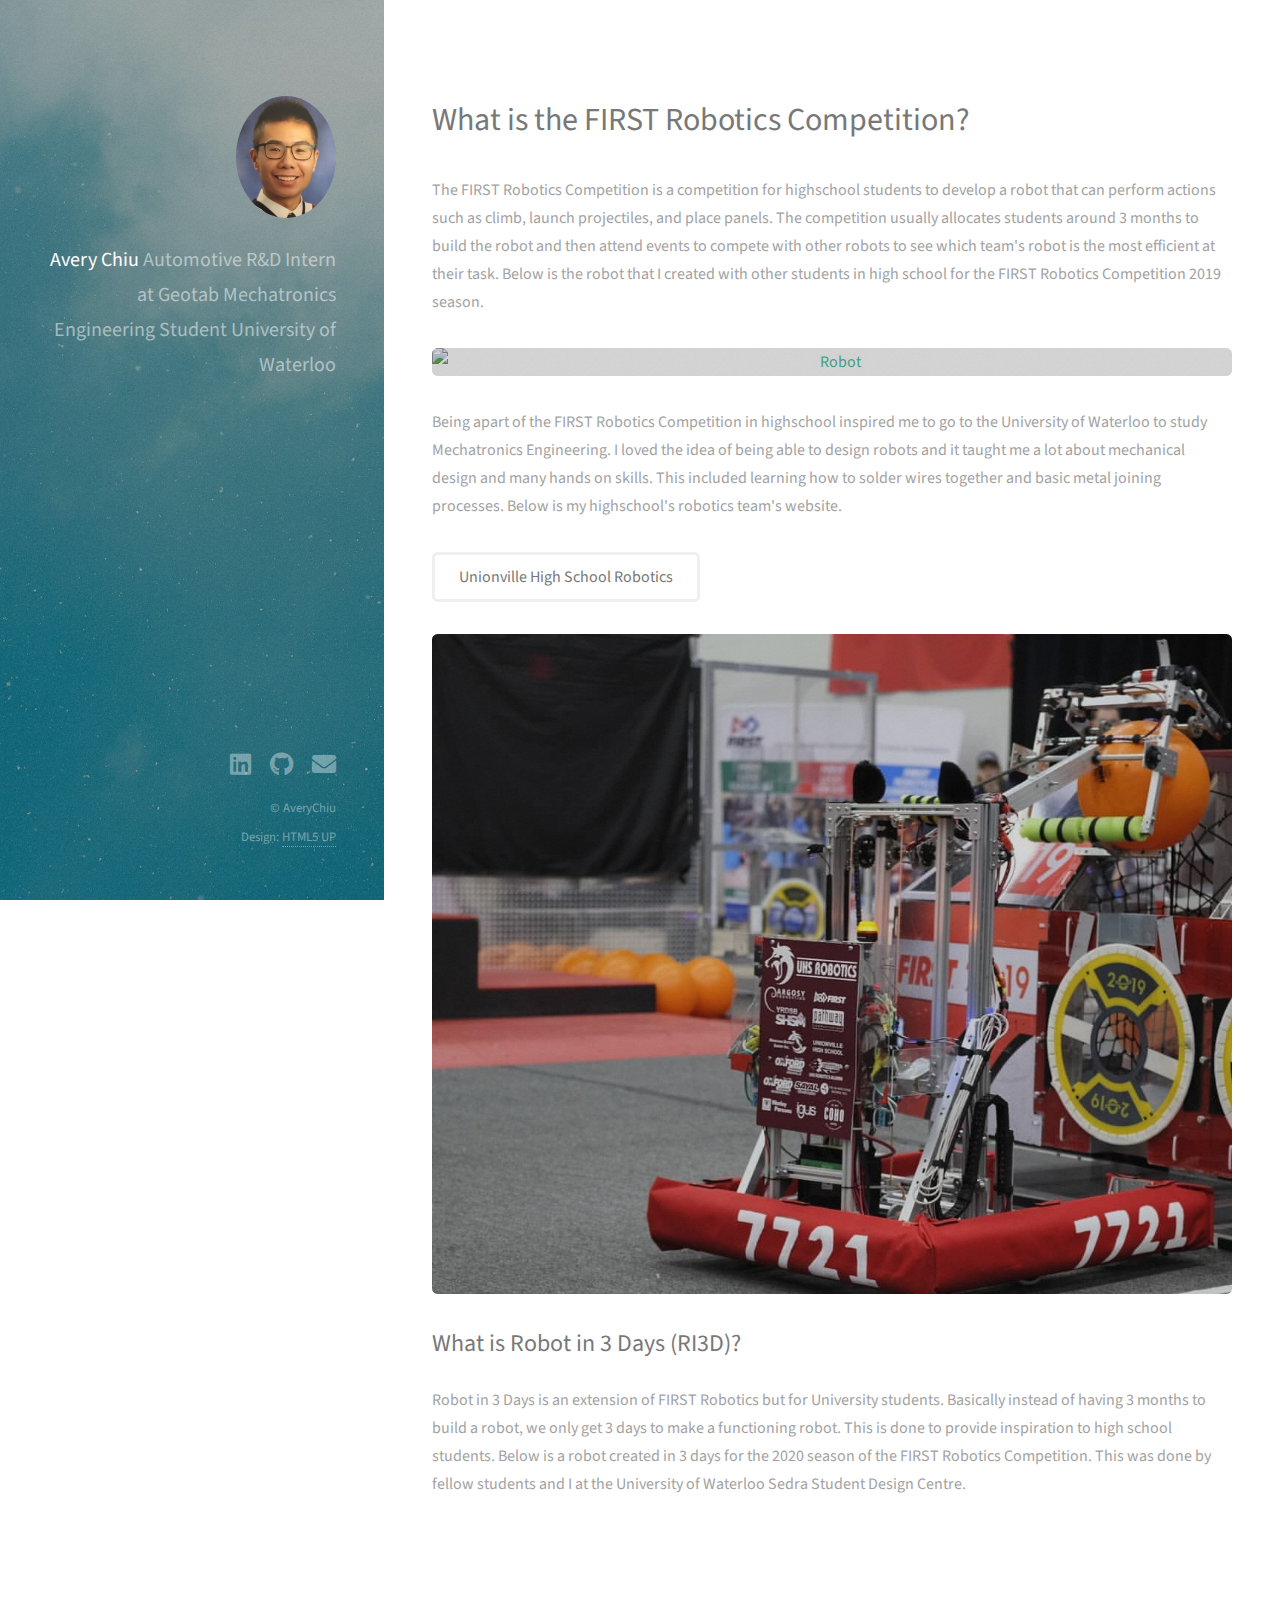
==== commit e8310d3a: "Added video of FRC" ====
--- a/frc.html
+++ b/frc.html
@@ -34,19 +34,23 @@
                             to see which team's robot is the most efficient at their task. Below is the 
                             robot that I created with other students in high school for the FIRST Robotics Competition 2019 season.
 							</p>
-							<a href="images/frc/robot_red.JPG" class="image fit thumb"><img src="images/frc/robot_red.JPG" alt="Robot" /></a>
+							<a href="images/frc/robot_ready.JPG" class="image fit thumb"><img src="images/frc/robot_ready.JPG" alt="Robot" /></a>
 						<p>Being apart of the FIRST Robotics Competition in highschool inspired me to go to
 							the University of Waterloo to study Mechatronics Engineering. I loved the idea of being able to 
 							design robots and it taught me a lot about mechanical design and many hands on skills. This included
-							learning how to solder wires together and basic metal joining processes.
+							learning how to solder wires together and basic metal joining processes. Below is my highschool's robotics team's website.
 						</p>
+						<ul class="actions">
+							<li><a href="https://www.uhsrobotics.org/index.html#top" class="button">Unionville High School Robotics</a></li>
+						</ul>
+						<a href="images/frc/robot_red.JPG" class="image fit thumb"><img src="images/frc/robot_red.JPG" alt="Robot" /></a>
                         <h2>What is Robot in 3 Days (RI3D)?</h2>
                         <p> Robot in 3 Days is an extension of FIRST Robotics but for University students. Basically instead of having
                             3 months to build a robot, we only get 3 days to make a functioning robot. This is done to provide
 							inspiration to high school students. Below is a robot created in 3 days for the 2020 season of the FIRST Robotics Competition.
 							This was done by fellow students and I at the University of Waterloo Sedra Student Design Centre.
 						</p>
-						<a href="images/frc/robot.JPG" class="image fit thumb"><img src="images/frc/robot.JPG" alt="Robot" /></a>
+						<iframe width= 500px height=275px src="https://www.youtube.com/embed/DPRAkP-DxO4" frameborder="0" allow="accelerometer; autoplay; encrypted-media; gyroscope; picture-in-picture" allowfullscreen></iframe>
 					</section>
 
 
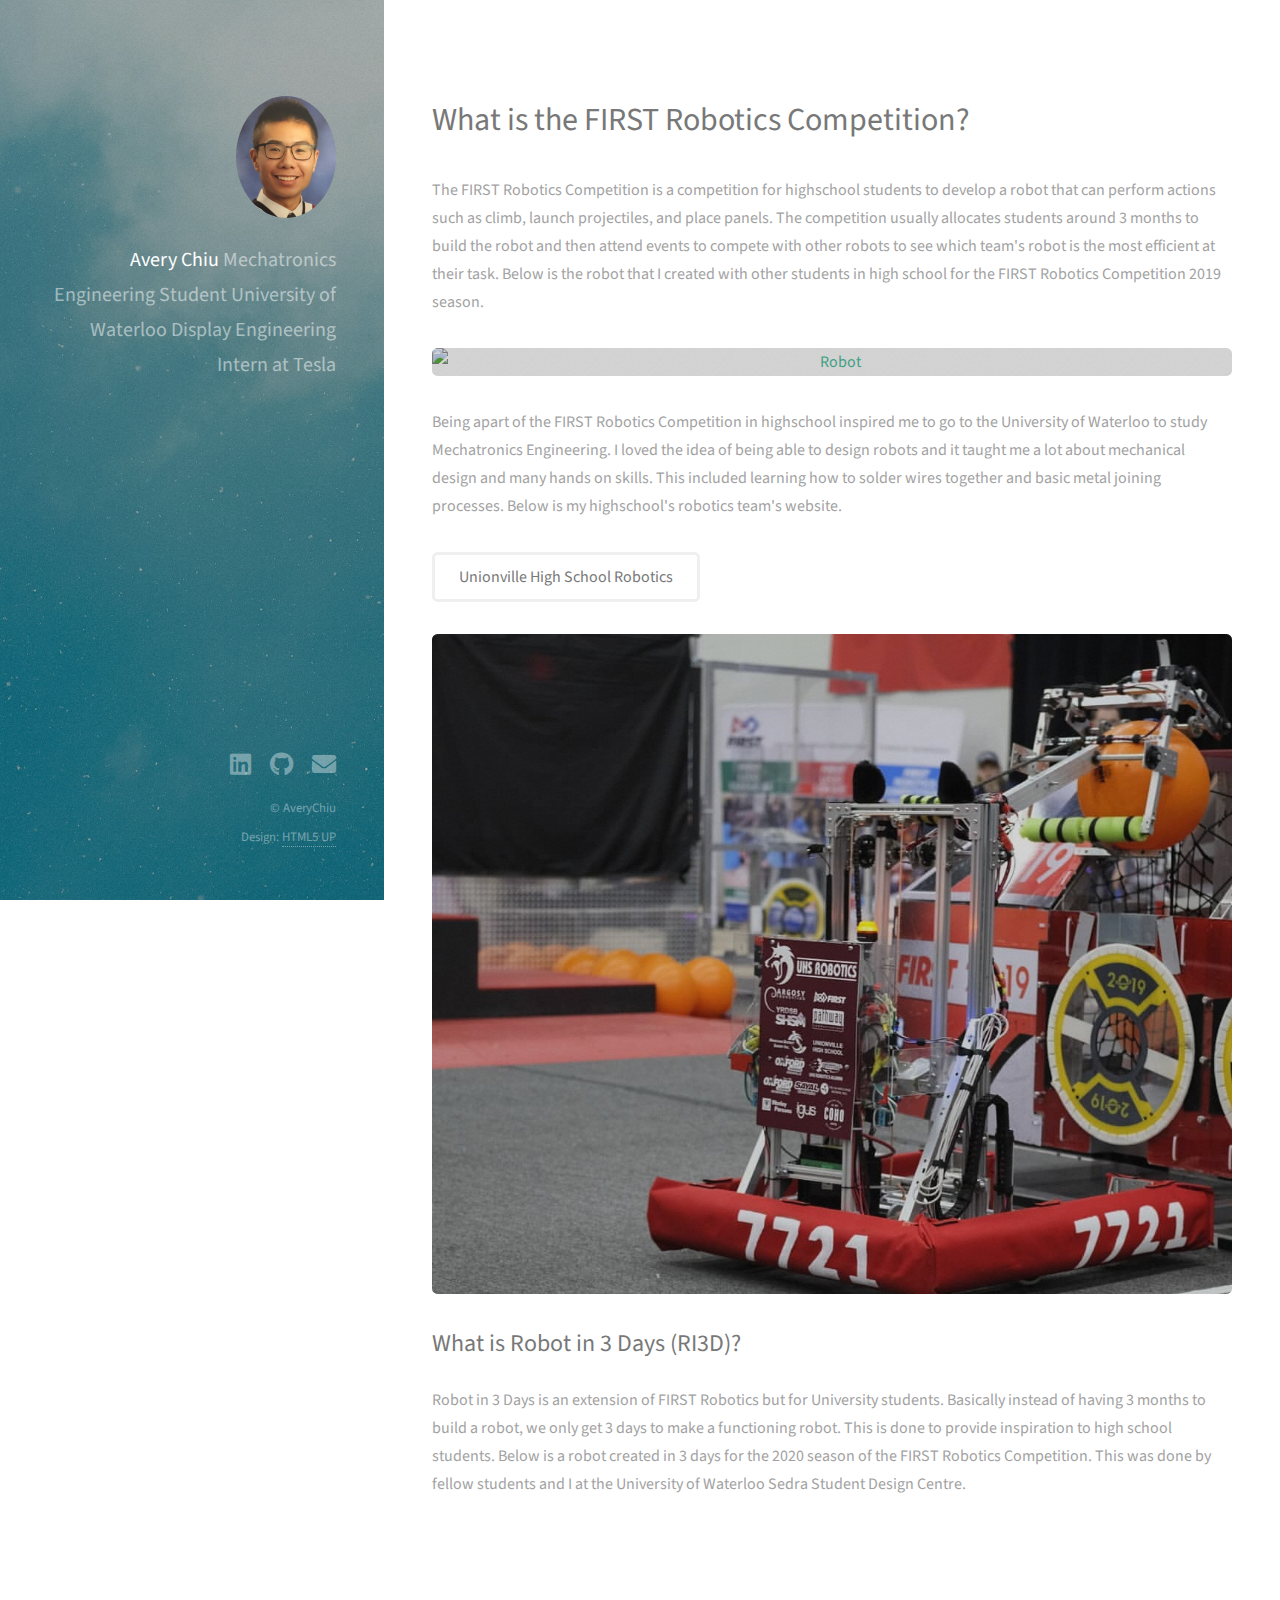
==== commit 0683eeaa: "Updated job description and added design team section" ====
--- a/frc.html
+++ b/frc.html
@@ -13,9 +13,9 @@
 			<div class="inner">
 				<a href="#" class="image avatar"><img src="images/Avery.jpg" alt="" /></a>
 				<h1><strong>Avery Chiu</strong> <br>
-					Automotive R&D Intern at Geotab <br>
 					Mechatronics Engineering Student <br>
-					University of Waterloo
+					University of Waterloo <br>
+					Display Engineering Intern at Tesla<br>
 					<h1>
 			</div>
 		</header>
@@ -31,12 +31,12 @@
 						<p> The FIRST Robotics Competition is a competition for highschool students to develop a robot
                             that can perform actions such as climb, launch projectiles, and place panels. The competition usually
                             allocates students around 3 months to build the robot and then attend events to compete with other robots
-                            to see which team's robot is the most efficient at their task. Below is the 
+                            to see which team's robot is the most efficient at their task. Below is the
                             robot that I created with other students in high school for the FIRST Robotics Competition 2019 season.
 							</p>
 							<a href="images/frc/robot_ready.JPG" class="image fit thumb"><img src="images/frc/robot_ready.JPG" alt="Robot" /></a>
 						<p>Being apart of the FIRST Robotics Competition in highschool inspired me to go to
-							the University of Waterloo to study Mechatronics Engineering. I loved the idea of being able to 
+							the University of Waterloo to study Mechatronics Engineering. I loved the idea of being able to
 							design robots and it taught me a lot about mechanical design and many hands on skills. This included
 							learning how to solder wires together and basic metal joining processes. Below is my highschool's robotics team's website.
 						</p>
@@ -60,7 +60,7 @@
 					<ul class="icons">
 						<li><a href="https://www.linkedin.com/in/AveryChiu/" class="icon brands fa-linkedin"><span class="label">LinkedIn</span></a></li>
 						<li><a href="https://github.com/AveryChiu64" class="icon brands fa-github"><span class="label">Github</span></a></li>
-						<li><a href="mailto:a27chiu@uwaterloo.ca" onmouseover="this.href=this.href.replace('@@','.')" class="icon solid fa-envelope"><span class="label">Email</span></a></li>
+						<li><a href="mailto:avery.chiu1&#64;uwaterloo.ca" onmouseover="this.href=this.href.replace('@@','.')" class="icon solid fa-envelope"><span class="label">Email</span></a></li>
 					</ul>
 					<ul class="copyright">
 						<li>&copy; AveryChiu</li><li>Design: <a href="http://html5up.net">HTML5 UP</a></li>
